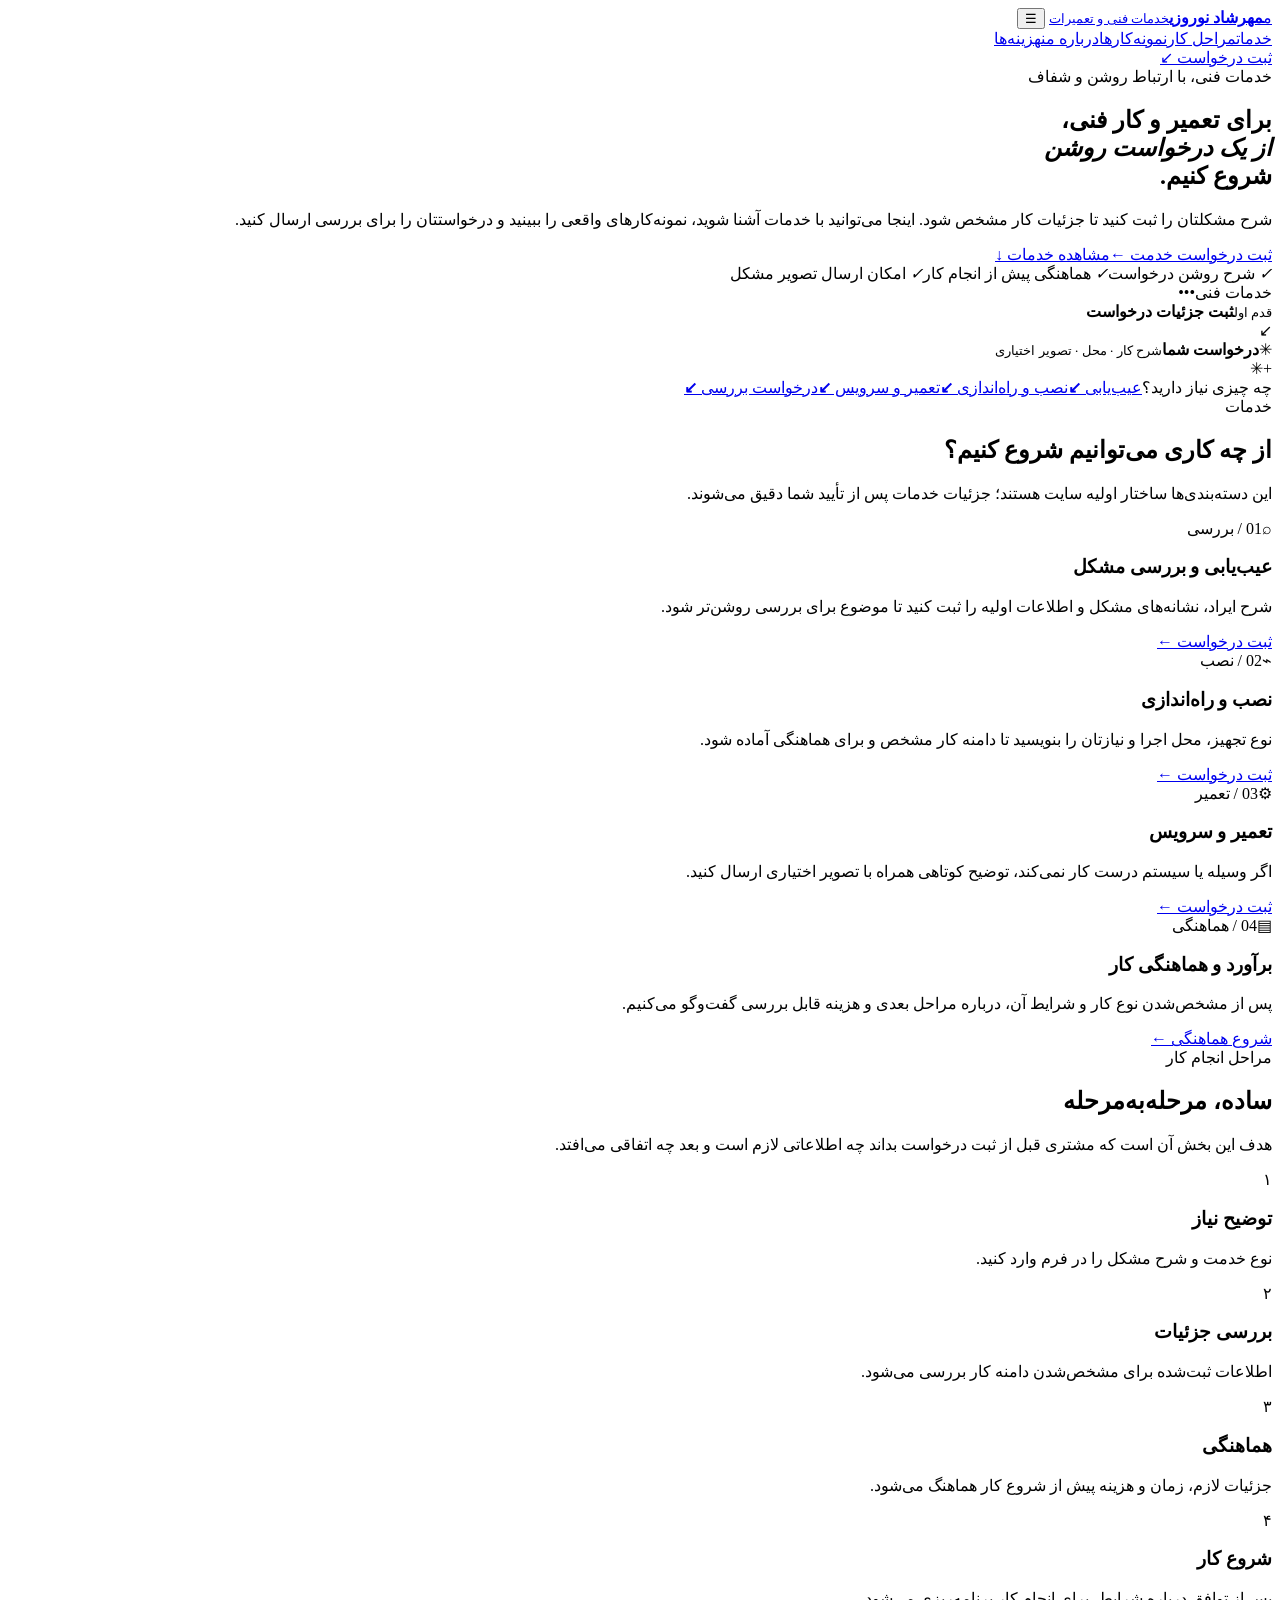
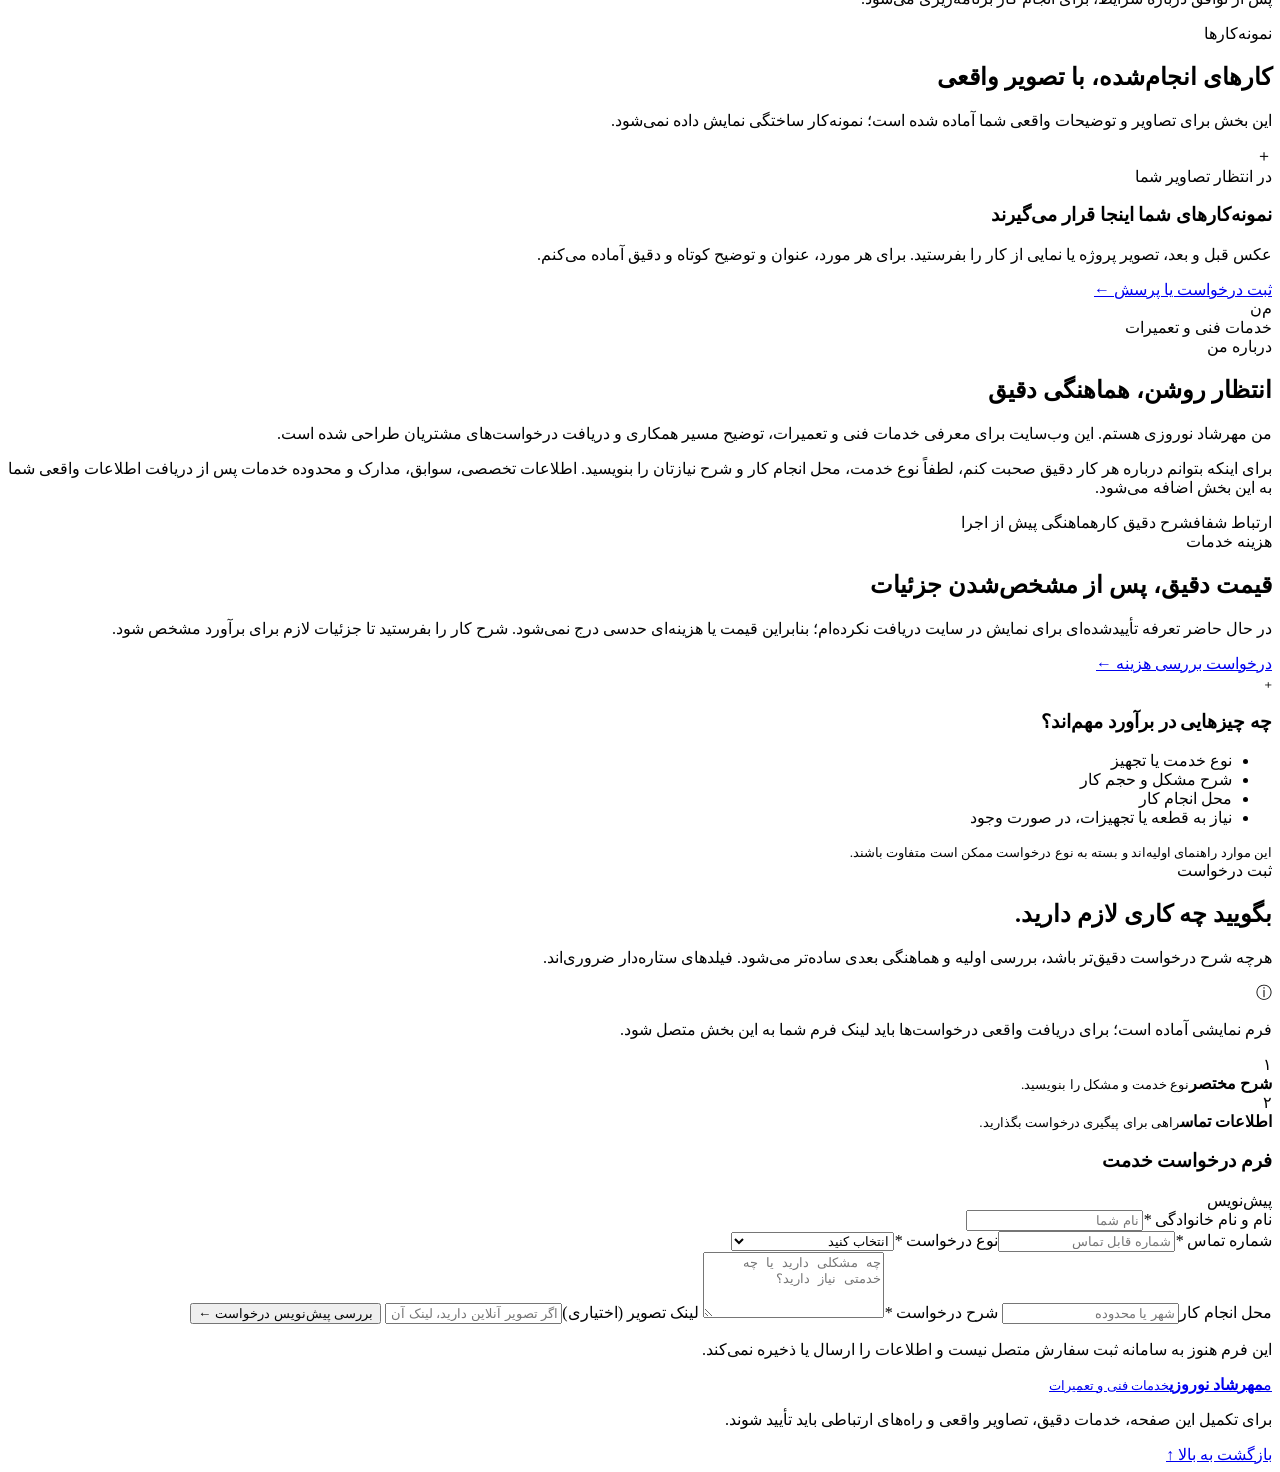
==== technical-services/index.html @ 67ef1514 "Add technical services landing page" ====
<!doctype html>
<html lang="fa" dir="rtl">
<head>
<meta charset="utf-8">
<meta name="viewport" content="width=device-width, initial-scale=1">
<meta name="theme-color" content="#102c27">
<meta name="description" content="معرفی خدمات فنی و تعمیرات مهرشاد نوروزی؛ مشاهده خدمات و ثبت درخواست بررسی و انجام کار.">
<title>خدمات فنی و تعمیرات | مهرشاد نوروزی</title>
<link rel="preconnect" href="https://fonts.googleapis.com">
<link rel="preconnect" href="https://fonts.gstatic.com" crossorigin>
<link href="https://fonts.googleapis.com/css2?family=Vazirmatn:wght@400;500;600;700;800;900&display=swap" rel="stylesheet">
<link rel="stylesheet" href="style.css">
</head>
<body>
<header class="header">
  <div class="container nav">
    <a class="brand" href="#home" aria-label="صفحه اصلی"><span class="brand-mark">م</span><span><b>مهرشاد نوروزی</b><small>خدمات فنی و تعمیرات</small></span></a>
    <button class="menu-toggle" id="menuToggle" aria-label="باز کردن منو" aria-expanded="false">☰</button>
    <nav id="mainNav" aria-label="ناوبری اصلی">
      <a href="#services">خدمات</a><a href="#process">مراحل کار</a><a href="#work">نمونه‌کارها</a><a href="#about">درباره من</a><a href="#pricing">هزینه‌ها</a>
    </nav>
    <a class="nav-cta" href="#order">ثبت درخواست <span>↙</span></a>
  </div>
</header>
<main id="home">
  <section class="hero">
    <div class="container hero-grid">
      <div class="hero-copy">
        <div class="eyebrow"><span></span> خدمات فنی، با ارتباط روشن و شفاف</div>
        <h1>برای تعمیر و کار فنی،<br><em>از یک درخواست روشن</em><br>شروع کنیم.</h1>
        <p class="hero-lead">شرح مشکلتان را ثبت کنید تا جزئیات کار مشخص شود. اینجا می‌توانید با خدمات آشنا شوید، نمونه‌کارهای واقعی را ببینید و درخواستتان را برای بررسی ارسال کنید.</p>
        <div class="hero-actions"><a class="button button-primary" href="#order">ثبت درخواست خدمت <span>←</span></a><a class="text-link" href="#services">مشاهده خدمات <span>↓</span></a></div>
        <div class="trust-notes"><span><i>✓</i> شرح روشن درخواست</span><span><i>✓</i> هماهنگی پیش از انجام کار</span><span><i>✓</i> امکان ارسال تصویر مشکل</span></div>
      </div>
      <div class="hero-art" aria-label="تصویر نمایشی ابزارهای فنی">
        <div class="art-glow"></div><div class="art-card">
          <div class="art-top"><span class="art-label">خدمات فنی</span><span class="art-dots">•••</span></div>
          <div class="tool-illustration"><div class="tool-ring"></div><div class="tool-handle"></div><div class="tool-head"></div><div class="tool-screw s1"></div><div class="tool-screw s2"></div></div>
          <div class="art-bottom"><div><small>قدم اول</small><b>ثبت جزئیات درخواست</b></div><span class="arrow-circle">↙</span></div>
        </div>
        <div class="floating-note"><span class="note-icon">✳</span><span><b>درخواست شما</b><small>شرح کار · محل · تصویر اختیاری</small></span></div>
        <span class="decor decor-one">+</span><span class="decor decor-two">✳</span>
      </div>
    </div>
  </section>
  <section class="quick-strip"><div class="container strip-inner"><span>چه چیزی نیاز دارید؟</span><a href="#services">عیب‌یابی <b>↙</b></a><a href="#services">نصب و راه‌اندازی <b>↙</b></a><a href="#services">تعمیر و سرویس <b>↙</b></a><a href="#order">درخواست بررسی <b>↙</b></a></div></section>
  <section class="section" id="services"><div class="container">
    <div class="section-head"><div><span class="section-kicker">خدمات</span><h2>از چه کاری می‌توانیم شروع کنیم؟</h2></div><p>این دسته‌بندی‌ها ساختار اولیه سایت هستند؛ جزئیات خدمات پس از تأیید شما دقیق می‌شوند.</p></div>
    <div class="service-grid">
      <article class="service-card"><span class="service-icon">⌕</span><span class="card-number">01 / بررسی</span><h3>عیب‌یابی و بررسی مشکل</h3><p>شرح ایراد، نشانه‌های مشکل و اطلاعات اولیه را ثبت کنید تا موضوع برای بررسی روشن‌تر شود.</p><a href="#order">ثبت درخواست <span>←</span></a></article>
      <article class="service-card featured"><span class="service-icon">⌁</span><span class="card-number">02 / نصب</span><h3>نصب و راه‌اندازی</h3><p>نوع تجهیز، محل اجرا و نیازتان را بنویسید تا دامنه کار مشخص و برای هماهنگی آماده شود.</p><a href="#order">ثبت درخواست <span>←</span></a></article>
      <article class="service-card"><span class="service-icon">⚙</span><span class="card-number">03 / تعمیر</span><h3>تعمیر و سرویس</h3><p>اگر وسیله یا سیستم درست کار نمی‌کند، توضیح کوتاهی همراه با تصویر اختیاری ارسال کنید.</p><a href="#order">ثبت درخواست <span>←</span></a></article>
      <article class="service-card"><span class="service-icon">▤</span><span class="card-number">04 / هماهنگی</span><h3>برآورد و هماهنگی کار</h3><p>پس از مشخص‌شدن نوع کار و شرایط آن، درباره مراحل بعدی و هزینه قابل بررسی گفت‌وگو می‌کنیم.</p><a href="#order">شروع هماهنگی <span>←</span></a></article>
    </div>
  </div></section>
  <section class="section process-section" id="process"><div class="container"><div class="section-head"><div><span class="section-kicker">مراحل انجام کار</span><h2>ساده، مرحله‌به‌مرحله</h2></div><p>هدف این بخش آن است که مشتری قبل از ثبت درخواست بداند چه اطلاعاتی لازم است و بعد چه اتفاقی می‌افتد.</p></div>
    <div class="steps"><article><span>۱</span><h3>توضیح نیاز</h3><p>نوع خدمت و شرح مشکل را در فرم وارد کنید.</p></article><article><span>۲</span><h3>بررسی جزئیات</h3><p>اطلاعات ثبت‌شده برای مشخص‌شدن دامنه کار بررسی می‌شود.</p></article><article><span>۳</span><h3>هماهنگی</h3><p>جزئیات لازم، زمان و هزینه پیش از شروع کار هماهنگ می‌شود.</p></article><article><span>۴</span><h3>شروع کار</h3><p>پس از توافق درباره شرایط، برای انجام کار برنامه‌ریزی می‌شود.</p></article></div>
  </div></section>
  <section class="section" id="work"><div class="container"><div class="section-head"><div><span class="section-kicker">نمونه‌کارها</span><h2>کارهای انجام‌شده، با تصویر واقعی</h2></div><p>این بخش برای تصاویر و توضیحات واقعی شما آماده شده است؛ نمونه‌کار ساختگی نمایش داده نمی‌شود.</p></div>
    <div class="portfolio-empty"><div class="empty-visual"><span>＋</span><div class="image-outline"></div></div><div><span class="pill">در انتظار تصاویر شما</span><h3>نمونه‌کارهای شما اینجا قرار می‌گیرند</h3><p>عکس قبل و بعد، تصویر پروژه یا نمایی از کار را بفرستید. برای هر مورد، عنوان و توضیح کوتاه و دقیق آماده می‌کنم.</p><a class="button button-outline" href="#order">ثبت درخواست یا پرسش <span>←</span></a></div></div>
  </div></section>
  <section class="section about-section" id="about"><div class="container about-grid"><div class="about-symbol"><div class="monogram">م‌ن</div><span class="symbol-caption">خدمات فنی و تعمیرات</span></div><div><span class="section-kicker">درباره من</span><h2>انتظار روشن، هماهنگی دقیق</h2><p>من مهرشاد نوروزی هستم. این وب‌سایت برای معرفی خدمات فنی و تعمیرات، توضیح مسیر همکاری و دریافت درخواست‌های مشتریان طراحی شده است.</p><p>برای اینکه بتوانم درباره هر کار دقیق صحبت کنم، لطفاً نوع خدمت، محل انجام کار و شرح نیازتان را بنویسید. اطلاعات تخصصی، سوابق، مدارک و محدوده خدمات پس از دریافت اطلاعات واقعی شما به این بخش اضافه می‌شود.</p><div class="about-tags"><span>ارتباط شفاف</span><span>شرح دقیق کار</span><span>هماهنگی پیش از اجرا</span></div></div></div></section>
  <section class="section pricing-section" id="pricing"><div class="container pricing-grid"><div><span class="section-kicker">هزینه خدمات</span><h2>قیمت دقیق، پس از مشخص‌شدن جزئیات</h2><p>در حال حاضر تعرفه تأییدشده‌ای برای نمایش در سایت دریافت نکرده‌ام؛ بنابراین قیمت یا هزینه‌ای حدسی درج نمی‌شود. شرح کار را بفرستید تا جزئیات لازم برای برآورد مشخص شود.</p><a class="button button-primary" href="#order">درخواست بررسی هزینه <span>←</span></a></div><div class="pricing-note"><span class="price-icon">₊</span><h3>چه چیزهایی در برآورد مهم‌اند؟</h3><ul><li>نوع خدمت یا تجهیز</li><li>شرح مشکل و حجم کار</li><li>محل انجام کار</li><li>نیاز به قطعه یا تجهیزات، در صورت وجود</li></ul><small>این موارد راهنمای اولیه‌اند و بسته به نوع درخواست ممکن است متفاوت باشند.</small></div></div></section>
  <section class="section order-section" id="order"><div class="container order-grid"><div class="order-intro"><span class="section-kicker">ثبت درخواست</span><h2>بگویید چه کاری لازم دارید.</h2><p>هرچه شرح درخواست دقیق‌تر باشد، بررسی اولیه و هماهنگی بعدی ساده‌تر می‌شود. فیلدهای ستاره‌دار ضروری‌اند.</p><div class="form-hint"><span>ⓘ</span><p>فرم نمایشی آماده است؛ برای دریافت واقعی درخواست‌ها باید لینک فرم شما به این بخش متصل شود.</p></div><div class="order-mini"><span>۱</span><div><b>شرح مختصر</b><small>نوع خدمت و مشکل را بنویسید.</small></div></div><div class="order-mini"><span>۲</span><div><b>اطلاعات تماس</b><small>راهی برای پیگیری درخواست بگذارید.</small></div></div></div>
    <form class="request-form" id="requestForm">
      <div class="form-title"><h3>فرم درخواست خدمت</h3><span>پیش‌نویس</span></div>
      <label>نام و نام خانوادگی <em>*</em><input name="name" autocomplete="name" required placeholder="نام شما"></label>
      <div class="form-row"><label>شماره تماس <em>*</em><input name="phone" inputmode="tel" autocomplete="tel" required placeholder="شماره قابل تماس"></label><label>نوع درخواست <em>*</em><select name="service" required><option value="">انتخاب کنید</option><option>عیب‌یابی و بررسی مشکل</option><option>نصب و راه‌اندازی</option><option>تعمیر و سرویس</option><option>برآورد هزینه</option><option>سایر موارد</option></select></label></div>
      <label>محل انجام کار<input name="location" placeholder="شهر یا محدوده"></label>
      <label>شرح درخواست <em>*</em><textarea name="details" rows="4" required placeholder="چه مشکلی دارید یا چه خدمتی نیاز دارید؟"></textarea></label>
      <label>لینک تصویر (اختیاری)<input name="image" type="url" placeholder="اگر تصویر آنلاین دارید، لینک آن را وارد کنید"></label>
      <button class="button button-primary submit-button" type="submit">بررسی پیش‌نویس درخواست <span>←</span></button>
      <p class="form-disclaimer" id="formStatus" role="status">این فرم هنوز به سامانه ثبت سفارش متصل نیست و اطلاعات را ارسال یا ذخیره نمی‌کند.</p>
    </form>
  </div></section>
</main>
<footer><div class="container footer-inner"><a class="brand" href="#home"><span class="brand-mark">م</span><span><b>مهرشاد نوروزی</b><small>خدمات فنی و تعمیرات</small></span></a><p>برای تکمیل این صفحه، خدمات دقیق، تصاویر واقعی و راه‌های ارتباطی باید تأیید شوند.</p><a href="#home">بازگشت به بالا ↑</a></div></footer>
<script src="script.js"></script>
</body></html>
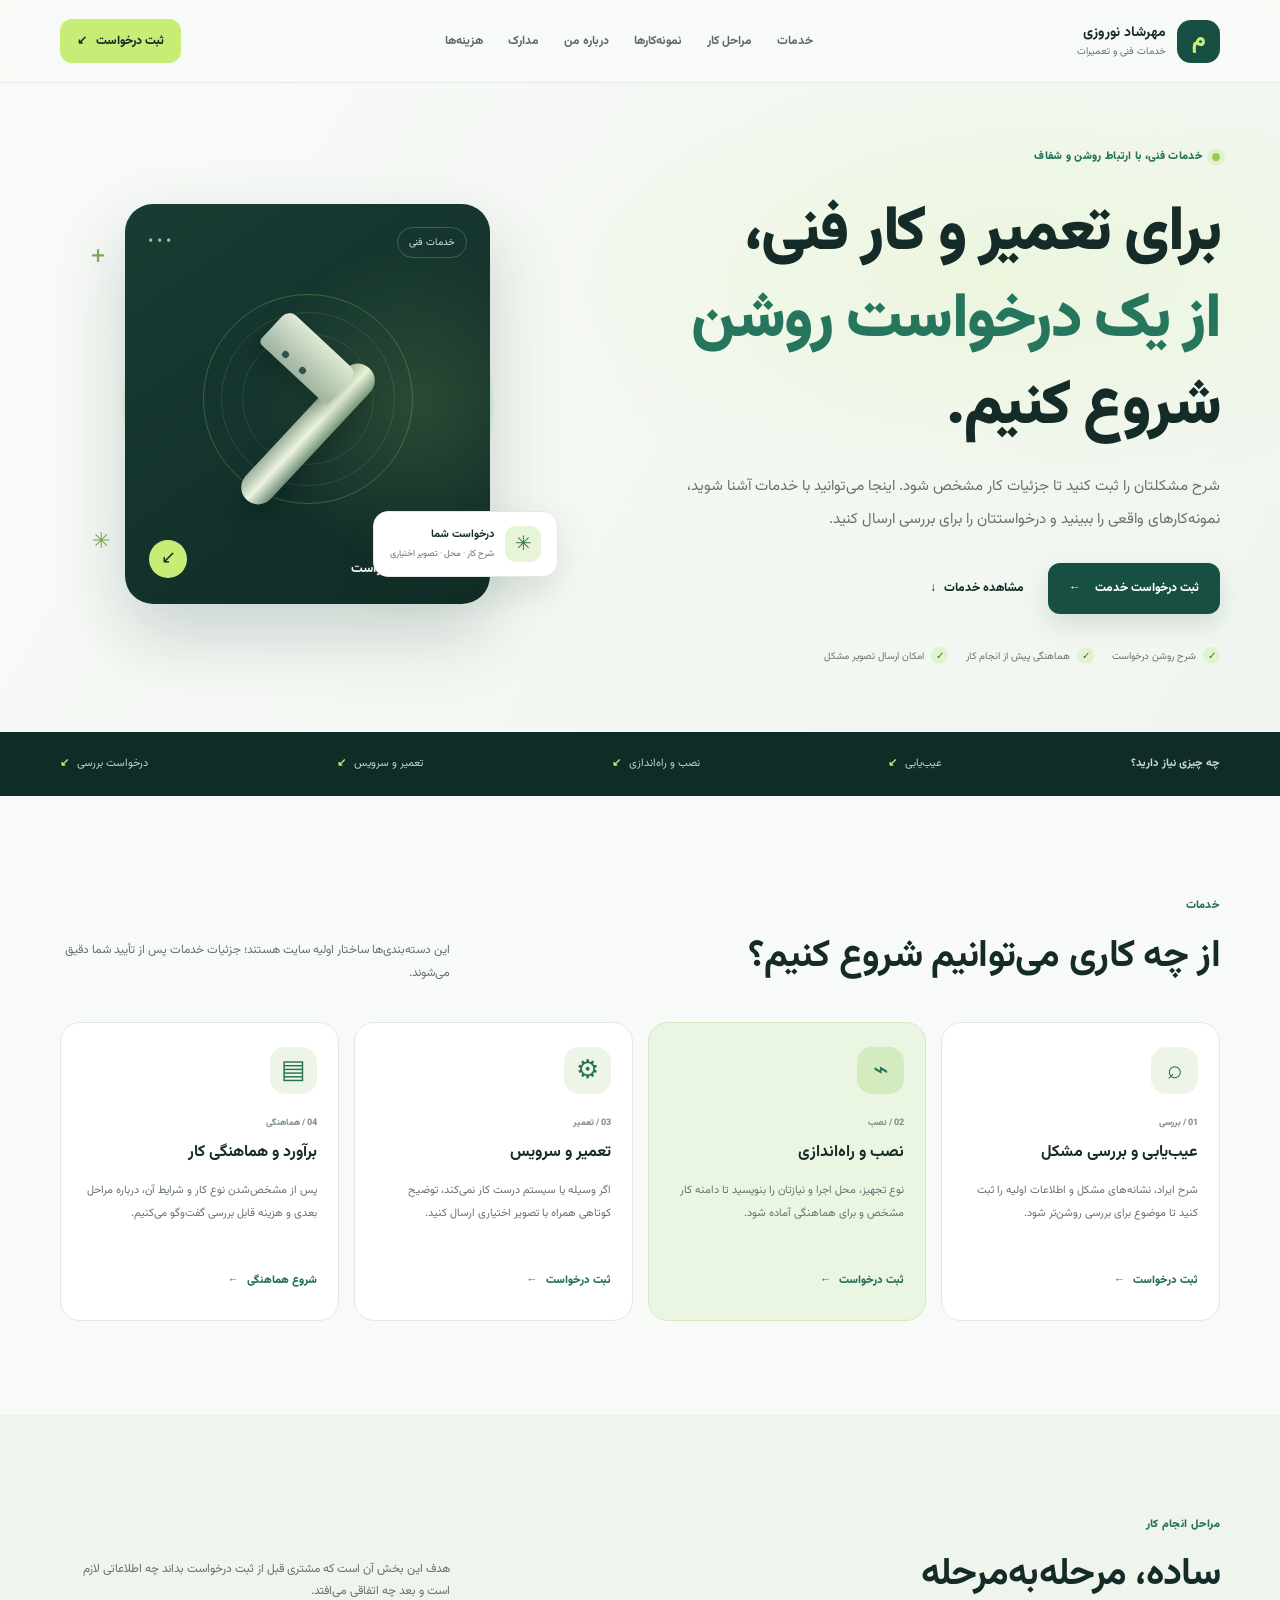
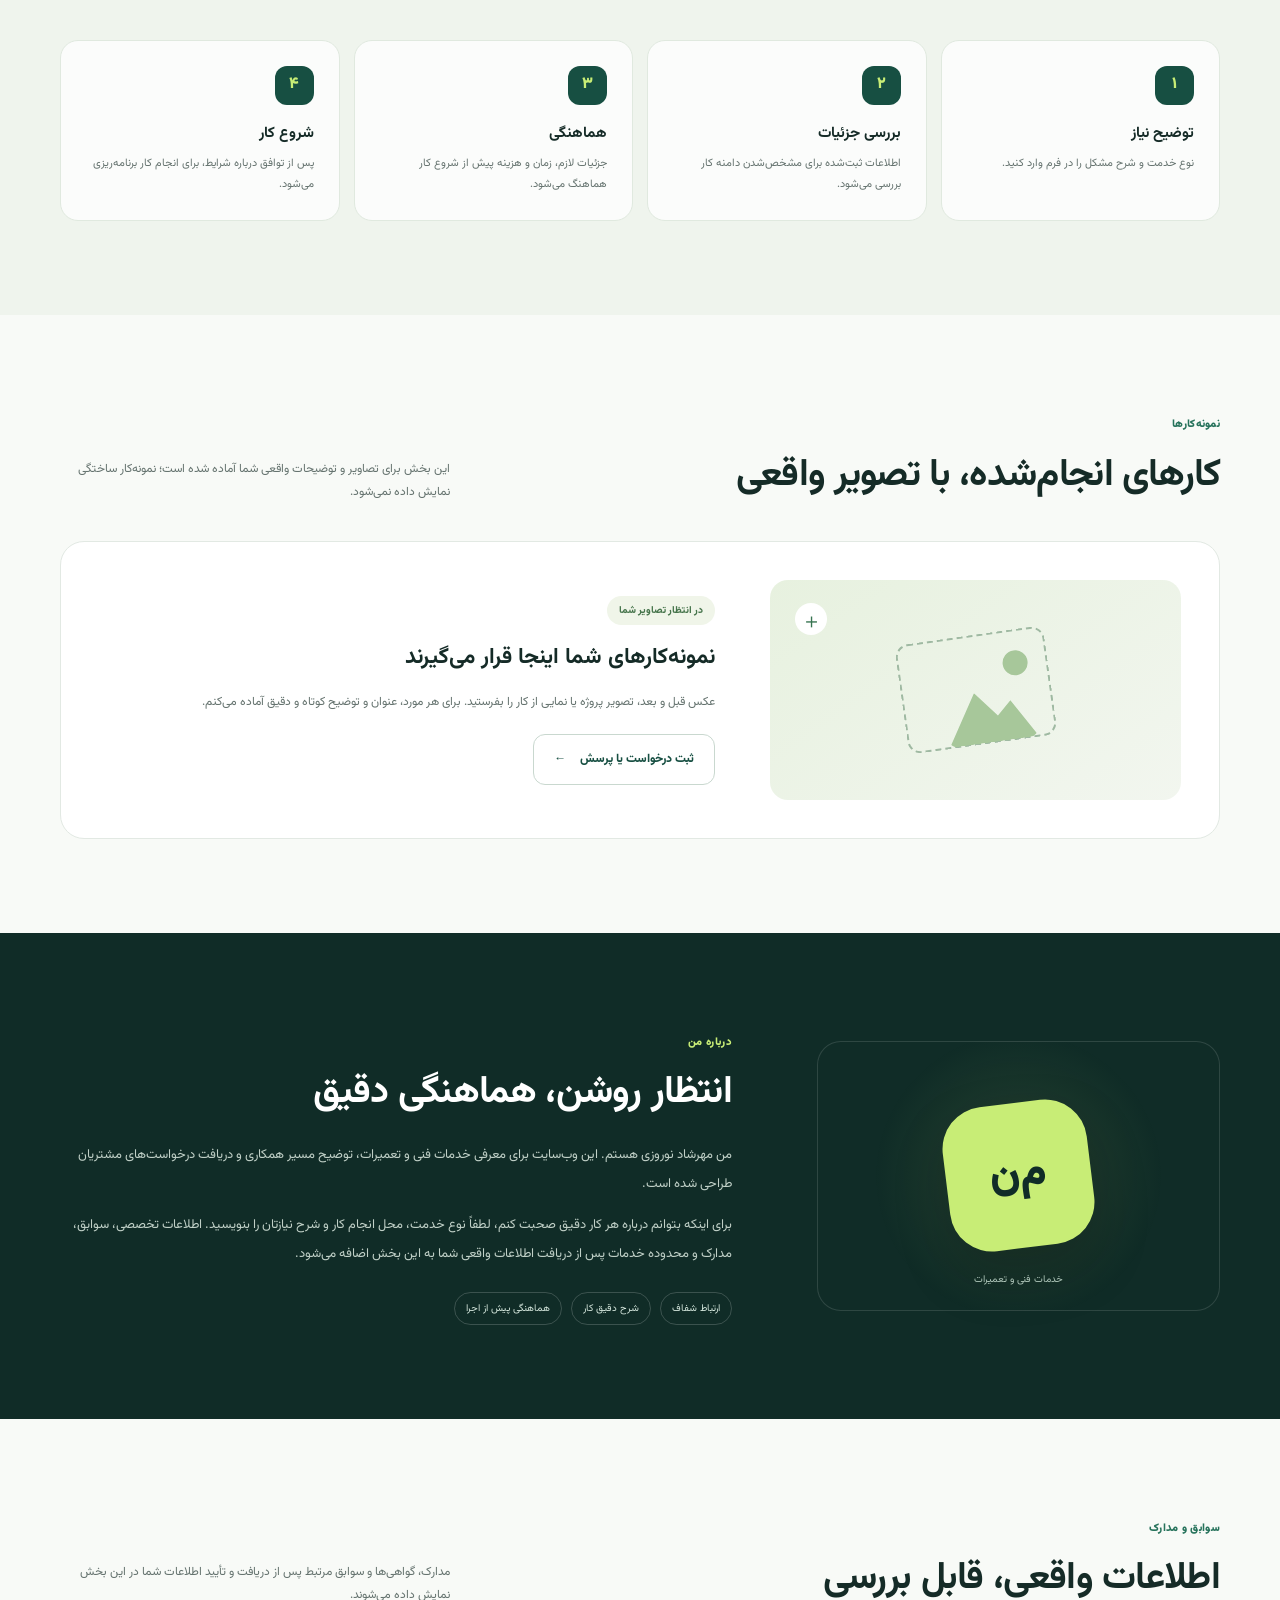
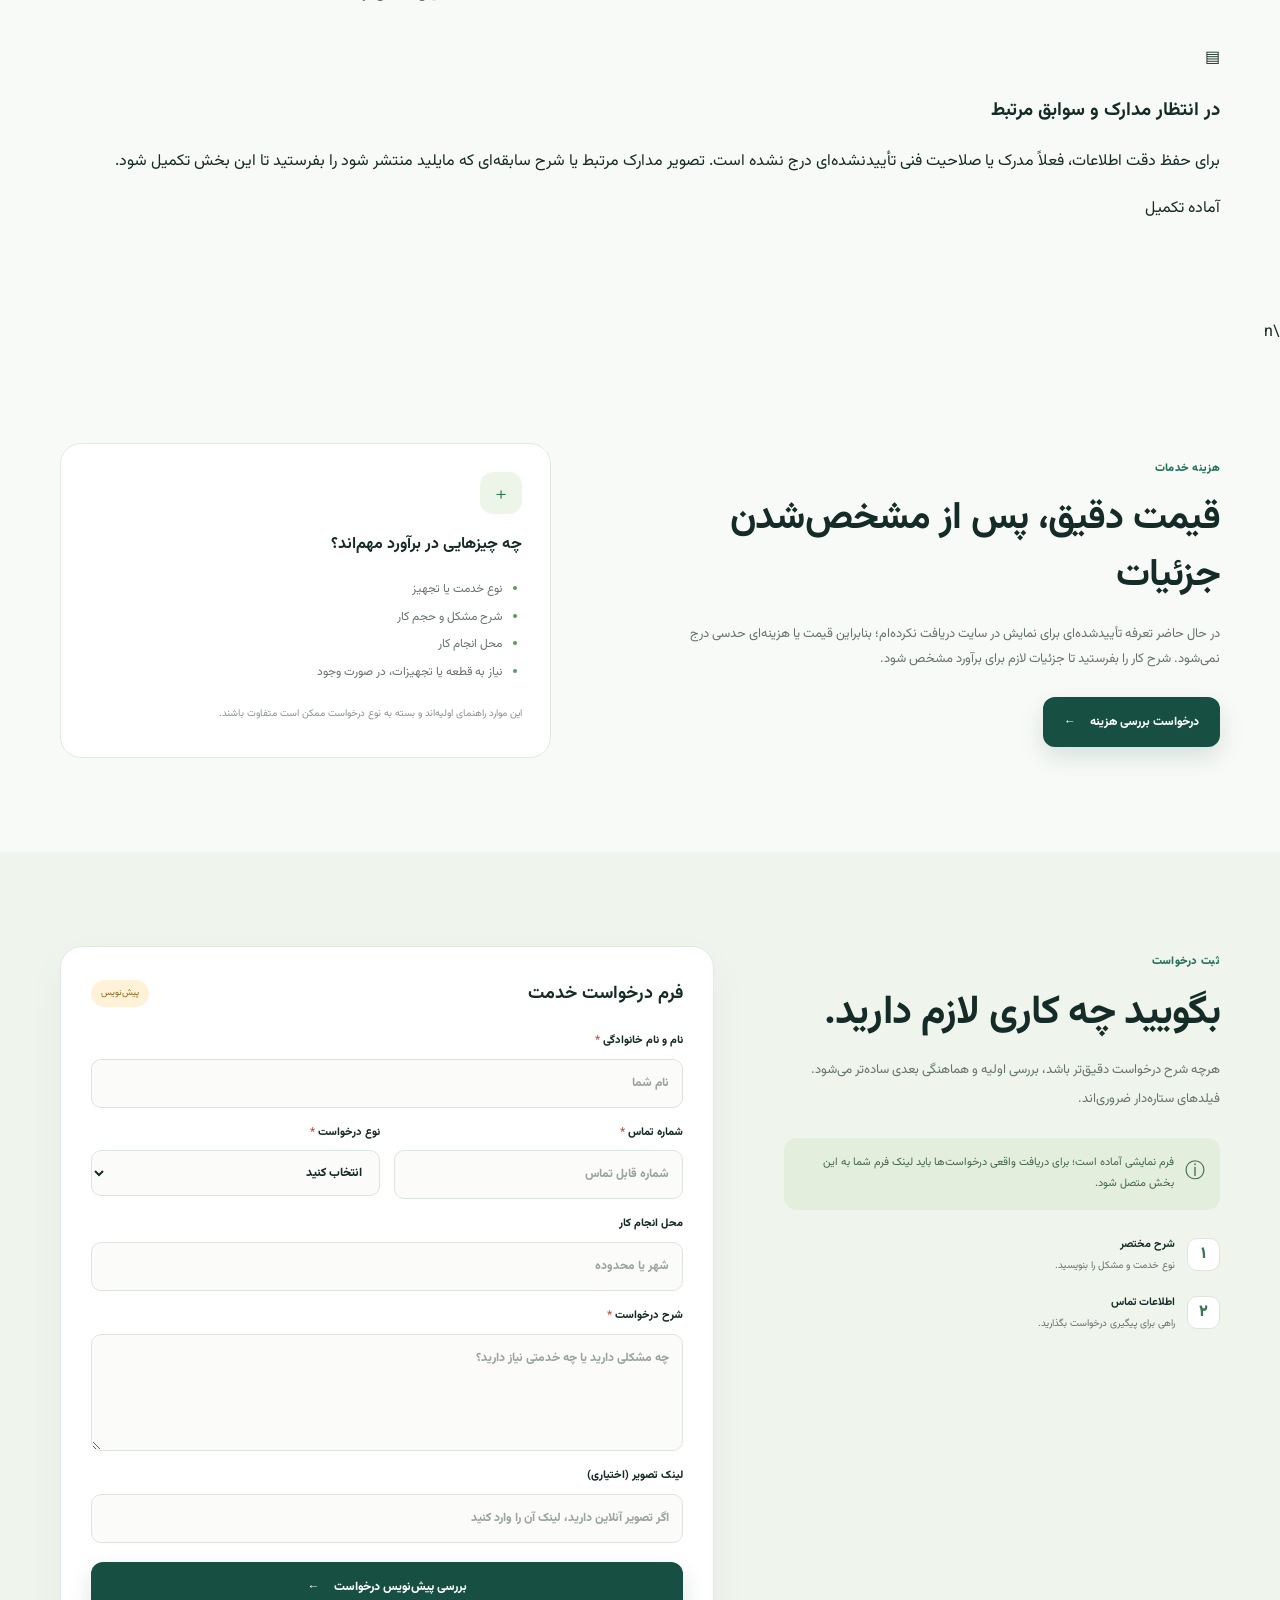
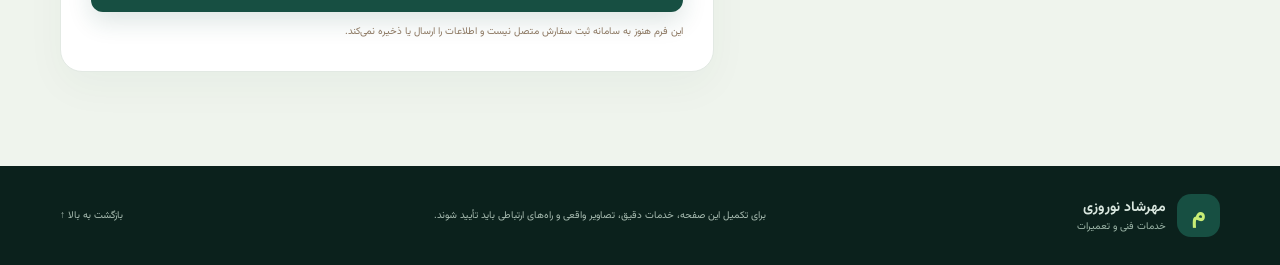
==== commit 6b6d31c7: "Add credentials section to technical services page" ====
--- a/technical-services/index.html
+++ b/technical-services/index.html
@@ -17,7 +17,7 @@
     <a class="brand" href="#home" aria-label="صفحه اصلی"><span class="brand-mark">م</span><span><b>مهرشاد نوروزی</b><small>خدمات فنی و تعمیرات</small></span></a>
     <button class="menu-toggle" id="menuToggle" aria-label="باز کردن منو" aria-expanded="false">☰</button>
     <nav id="mainNav" aria-label="ناوبری اصلی">
-      <a href="#services">خدمات</a><a href="#process">مراحل کار</a><a href="#work">نمونه‌کارها</a><a href="#about">درباره من</a><a href="#pricing">هزینه‌ها</a>
+      <a href="#services">خدمات</a><a href="#process">مراحل کار</a><a href="#work">نمونه‌کارها</a><a href="#about">درباره من</a><a href="#credentials">مدارک</a><a href="#pricing">هزینه‌ها</a>
     </nav>
     <a class="nav-cta" href="#order">ثبت درخواست <span>↙</span></a>
   </div>
@@ -60,7 +60,7 @@
     <div class="portfolio-empty"><div class="empty-visual"><span>＋</span><div class="image-outline"></div></div><div><span class="pill">در انتظار تصاویر شما</span><h3>نمونه‌کارهای شما اینجا قرار می‌گیرند</h3><p>عکس قبل و بعد، تصویر پروژه یا نمایی از کار را بفرستید. برای هر مورد، عنوان و توضیح کوتاه و دقیق آماده می‌کنم.</p><a class="button button-outline" href="#order">ثبت درخواست یا پرسش <span>←</span></a></div></div>
   </div></section>
   <section class="section about-section" id="about"><div class="container about-grid"><div class="about-symbol"><div class="monogram">م‌ن</div><span class="symbol-caption">خدمات فنی و تعمیرات</span></div><div><span class="section-kicker">درباره من</span><h2>انتظار روشن، هماهنگی دقیق</h2><p>من مهرشاد نوروزی هستم. این وب‌سایت برای معرفی خدمات فنی و تعمیرات، توضیح مسیر همکاری و دریافت درخواست‌های مشتریان طراحی شده است.</p><p>برای اینکه بتوانم درباره هر کار دقیق صحبت کنم، لطفاً نوع خدمت، محل انجام کار و شرح نیازتان را بنویسید. اطلاعات تخصصی، سوابق، مدارک و محدوده خدمات پس از دریافت اطلاعات واقعی شما به این بخش اضافه می‌شود.</p><div class="about-tags"><span>ارتباط شفاف</span><span>شرح دقیق کار</span><span>هماهنگی پیش از اجرا</span></div></div></div></section>
-  <section class="section pricing-section" id="pricing"><div class="container pricing-grid"><div><span class="section-kicker">هزینه خدمات</span><h2>قیمت دقیق، پس از مشخص‌شدن جزئیات</h2><p>در حال حاضر تعرفه تأییدشده‌ای برای نمایش در سایت دریافت نکرده‌ام؛ بنابراین قیمت یا هزینه‌ای حدسی درج نمی‌شود. شرح کار را بفرستید تا جزئیات لازم برای برآورد مشخص شود.</p><a class="button button-primary" href="#order">درخواست بررسی هزینه <span>←</span></a></div><div class="pricing-note"><span class="price-icon">₊</span><h3>چه چیزهایی در برآورد مهم‌اند؟</h3><ul><li>نوع خدمت یا تجهیز</li><li>شرح مشکل و حجم کار</li><li>محل انجام کار</li><li>نیاز به قطعه یا تجهیزات، در صورت وجود</li></ul><small>این موارد راهنمای اولیه‌اند و بسته به نوع درخواست ممکن است متفاوت باشند.</small></div></div></section>
+  <section class="section credentials-section" id="credentials"><div class="container"><div class="section-head"><div><span class="section-kicker">سوابق و مدارک</span><h2>اطلاعات واقعی، قابل بررسی</h2></div><p>مدارک، گواهی‌ها و سوابق مرتبط پس از دریافت و تأیید اطلاعات شما در این بخش نمایش داده می‌شوند.</p></div><div class="credentials-card"><span class="credential-icon">▤</span><div><h3>در انتظار مدارک و سوابق مرتبط</h3><p>برای حفظ دقت اطلاعات، فعلاً مدرک یا صلاحیت فنی تأییدنشده‌ای درج نشده است. تصویر مدارک مرتبط یا شرح سابقه‌ای که مایلید منتشر شود را بفرستید تا این بخش تکمیل شود.</p></div><span class="credential-status">آماده تکمیل</span></div></div></section>\n  <section class="section pricing-section" id="pricing"><div class="container pricing-grid"><div><span class="section-kicker">هزینه خدمات</span><h2>قیمت دقیق، پس از مشخص‌شدن جزئیات</h2><p>در حال حاضر تعرفه تأییدشده‌ای برای نمایش در سایت دریافت نکرده‌ام؛ بنابراین قیمت یا هزینه‌ای حدسی درج نمی‌شود. شرح کار را بفرستید تا جزئیات لازم برای برآورد مشخص شود.</p><a class="button button-primary" href="#order">درخواست بررسی هزینه <span>←</span></a></div><div class="pricing-note"><span class="price-icon">₊</span><h3>چه چیزهایی در برآورد مهم‌اند؟</h3><ul><li>نوع خدمت یا تجهیز</li><li>شرح مشکل و حجم کار</li><li>محل انجام کار</li><li>نیاز به قطعه یا تجهیزات، در صورت وجود</li></ul><small>این موارد راهنمای اولیه‌اند و بسته به نوع درخواست ممکن است متفاوت باشند.</small></div></div></section>
   <section class="section order-section" id="order"><div class="container order-grid"><div class="order-intro"><span class="section-kicker">ثبت درخواست</span><h2>بگویید چه کاری لازم دارید.</h2><p>هرچه شرح درخواست دقیق‌تر باشد، بررسی اولیه و هماهنگی بعدی ساده‌تر می‌شود. فیلدهای ستاره‌دار ضروری‌اند.</p><div class="form-hint"><span>ⓘ</span><p>فرم نمایشی آماده است؛ برای دریافت واقعی درخواست‌ها باید لینک فرم شما به این بخش متصل شود.</p></div><div class="order-mini"><span>۱</span><div><b>شرح مختصر</b><small>نوع خدمت و مشکل را بنویسید.</small></div></div><div class="order-mini"><span>۲</span><div><b>اطلاعات تماس</b><small>راهی برای پیگیری درخواست بگذارید.</small></div></div></div>
     <form class="request-form" id="requestForm">
       <div class="form-title"><h3>فرم درخواست خدمت</h3><span>پیش‌نویس</span></div>
--- a/technical-services/style.css
+++ b/technical-services/style.css
@@ -0,0 +1 @@
+:root{--ink:#152b27;--muted:#65736f;--green:#174f42;--mint:#d9f2e8;--lime:#c8ed76;--paper:#f8faf7;--white:#fff;--line:#e2e9e3;--dark:#102c27;--radius:22px}*{box-sizing:border-box}html{scroll-behavior:smooth;scroll-padding-top:100px}body{margin:0;background:var(--paper);color:var(--ink);font-family:'Vazirmatn',Tahoma,sans-serif;line-height:1.9}a{color:inherit;text-decoration:none}button,input,textarea,select{font:inherit}.container{width:min(1160px,calc(100% - 44px));margin:auto}.header{position:sticky;top:0;z-index:20;background:rgba(248,250,247,.9);backdrop-filter:blur(16px);border-bottom:1px solid rgba(21,43,39,.08)}.nav{height:82px;display:flex;align-items:center;justify-content:space-between;gap:24px}.brand{display:flex;align-items:center;gap:11px;flex-shrink:0}.brand-mark{display:grid;place-items:center;width:43px;height:43px;border-radius:14px;background:var(--green);color:var(--lime);font-weight:900;font-size:22px}.brand b,.brand small{display:block;line-height:1.5}.brand b{font-size:14px}.brand small{font-size:10px;color:var(--muted)}nav{display:flex;align-items:center;gap:25px;font-size:12px;font-weight:700;color:#596a64}nav a:hover,.text-link:hover{color:#16775d}.nav-cta{padding:11px 17px;background:var(--lime);border-radius:12px;font-weight:800;font-size:12px;white-space:nowrap}.nav-cta span{padding-right:6px}.menu-toggle{display:none;border:0;background:none;color:var(--ink);font-size:25px}.hero{background:radial-gradient(ellipse at 78% 30%,rgba(200,237,118,.17),transparent 35%),linear-gradient(120deg,#f8faf7,#f0f6ef);overflow:hidden}.hero-grid{min-height:590px;display:grid;grid-template-columns:1.1fr .9fr;align-items:center;gap:60px;padding-top:60px;padding-bottom:66px}.eyebrow,.section-kicker{display:inline-flex;align-items:center;gap:9px;color:#27735c;font-size:11px;font-weight:900;letter-spacing:.3px}.eyebrow>span{width:8px;height:8px;border-radius:50%;background:#9acb49;box-shadow:0 0 0 5px rgba(154,203,73,.15)}h1{font-size:clamp(38px,5vw,62px);line-height:1.4;letter-spacing:-1.5px;margin:18px 0;font-weight:900}h1 em{font-style:normal;color:#25765c}.hero-lead{font-size:15px;line-height:2.2;color:var(--muted);max-width:610px}.hero-actions{display:flex;align-items:center;gap:24px;margin:27px 0}.button{display:inline-flex;align-items:center;justify-content:center;gap:14px;padding:13px 20px;border:1px solid transparent;border-radius:12px;font-size:12px;font-weight:800;cursor:pointer;transition:transform .2s,box-shadow .2s}.button:hover{transform:translateY(-2px)}.button-primary{background:var(--green);color:white;box-shadow:0 10px 25px rgba(23,79,66,.14)}.button-primary:hover{box-shadow:0 13px 28px rgba(23,79,66,.22)}.button-outline{border-color:#c9d8cf;color:var(--green)}.text-link{font-size:12px;font-weight:800}.text-link span{padding-right:5px}.trust-notes{display:flex;gap:18px;flex-wrap:wrap;color:#66766f;font-size:10px;margin-top:33px}.trust-notes i{font-style:normal;display:inline-grid;place-items:center;width:17px;height:17px;background:#e1f2d0;color:#326d48;border-radius:50%;margin-left:4px}.hero-art{position:relative;min-height:430px;display:grid;place-items:center}.art-glow{position:absolute;width:370px;height:370px;border-radius:50%;background:linear-gradient(145deg,#e0f4c6,#d8eee5);filter:blur(1px)}.art-card{position:relative;z-index:1;width:min(365px,90%);height:400px;border-radius:28px;background:linear-gradient(145deg,#183c33,#102b26);padding:23px;color:#fff;box-shadow:0 30px 70px rgba(20,59,48,.2);overflow:hidden}.art-card:after{content:'';position:absolute;inset:0;background:radial-gradient(circle at 80% 50%,rgba(200,237,118,.13),transparent 45%);pointer-events:none}.art-top,.art-bottom{display:flex;align-items:center;justify-content:space-between;position:relative;z-index:2}.art-label{font-size:10px;border:1px solid rgba(255,255,255,.2);padding:5px 11px;border-radius:30px;color:#d6e9de}.art-dots{letter-spacing:4px;color:#a5c0b4}.tool-illustration{position:absolute;left:0;right:0;top:64px;bottom:75px}.tool-ring{position:absolute;width:210px;height:210px;border:1px solid rgba(200,237,118,.24);border-radius:50%;top:50%;left:50%;transform:translate(-50%,-50%)}.tool-ring:before,.tool-ring:after{content:'';position:absolute;border:1px solid rgba(255,255,255,.1);border-radius:50%;inset:17px}.tool-ring:after{inset:38px}.tool-handle{position:absolute;width:34px;height:180px;border-radius:20px;background:linear-gradient(90deg,#9baf9e,#edf4df,#718e7a);top:76px;left:calc(50% - 17px);transform:rotate(43deg);box-shadow:10px 12px 20px rgba(0,0,0,.2)}.tool-head{position:absolute;width:94px;height:45px;border-radius:10px 10px 5px 5px;background:linear-gradient(180deg,#e1e9d7,#9db2a1);top:67px;left:calc(50% - 47px);transform:rotate(43deg);box-shadow:0 10px 20px rgba(0,0,0,.18)}.tool-screw{position:absolute;width:7px;height:7px;border-radius:50%;background:#315348;z-index:2}.s1{top:83px;left:calc(50% - 26px);transform:rotate(43deg)}.s2{top:99px;left:calc(50% - 9px);transform:rotate(43deg)}.art-bottom{position:absolute;bottom:23px;right:24px;left:24px}.art-bottom small,.art-bottom b{display:block}.art-bottom small{font-size:10px;color:#a5c0b4}.art-bottom b{font-size:13px}.arrow-circle{display:grid;place-items:center;width:38px;height:38px;border-radius:50%;background:var(--lime);color:var(--dark);font-size:18px}.floating-note{position:absolute;z-index:3;bottom:42px;right:-3px;display:flex;align-items:center;gap:11px;padding:13px 16px;background:white;border:1px solid var(--line);border-radius:15px;box-shadow:0 14px 35px rgba(24,58,45,.12)}.note-icon{display:grid;place-items:center;width:36px;height:36px;border-radius:11px;background:#e7f4d8;color:#3e7849;font-size:20px}.floating-note b,.floating-note small{display:block}.floating-note b{font-size:11px}.floating-note small{font-size:9px;color:var(--muted)}.decor{position:absolute;color:#7fac54}.decor-one{font-size:30px;top:38px;left:30px}.decor-two{font-size:22px;bottom:55px;left:32px}.quick-strip{background:var(--dark);color:#fff}.strip-inner{display:flex;align-items:center;justify-content:space-between;gap:20px;padding:22px 0;font-size:11px}.strip-inner>span{color:#c7d6ce;font-weight:800}.strip-inner a{color:#c2d2ca}.strip-inner a b{color:var(--lime);padding-right:5px}.section{padding:94px 0}.section-head{display:flex;align-items:end;justify-content:space-between;gap:40px;margin-bottom:37px}.section-head h2,.about-grid h2,.pricing-grid h2,.order-intro h2{font-size:clamp(27px,3vw,38px);line-height:1.5;margin:7px 0 0;letter-spacing:-.7px}.section-head>p{max-width:390px;color:var(--muted);font-size:12px;margin:0}.service-grid{display:grid;grid-template-columns:repeat(4,1fr);gap:15px}.service-card{background:white;border:1px solid var(--line);border-radius:20px;padding:24px 21px;min-height:290px;transition:transform .2s,box-shadow .2s}.service-card:hover{transform:translateY(-4px);box-shadow:0 18px 35px rgba(30,62,46,.07)}.service-card.featured{background:#eaf5e2;border-color:#d5e8c6}.service-icon{display:grid;place-items:center;width:47px;height:47px;border-radius:15px;background:#edf5e8;color:#2b7157;font-size:26px}.featured .service-icon{background:#d4ebc0}.card-number{display:block;margin-top:21px;color:#829187;font-size:9px;font-weight:800}.service-card h3{font-size:16px;margin:6px 0 10px}.service-card p{font-size:11px;line-height:2.1;color:var(--muted);min-height:72px}.service-card>a{display:inline-flex;gap:8px;align-items:center;color:#277257;font-size:11px;font-weight:900;margin-top:9px}.process-section{background:#eff4ed}.steps{display:grid;grid-template-columns:repeat(4,1fr);gap:14px}.steps article{position:relative;padding:25px;background:rgba(255,255,255,.78);border:1px solid #e0e9df;border-radius:18px}.steps article>span{display:grid;place-items:center;width:39px;height:39px;background:var(--green);color:var(--lime);border-radius:12px;font-weight:900}.steps h3{font-size:15px;margin:15px 0 5px}.steps p{font-size:11px;color:var(--muted);margin:0}.portfolio-empty{display:grid;grid-template-columns:.8fr 1.2fr;gap:55px;align-items:center;background:white;border:1px solid var(--line);border-radius:24px;padding:38px}.empty-visual{min-height:220px;border-radius:18px;background:linear-gradient(145deg,#e7f1df,#f2f6ef);display:grid;place-items:center;position:relative;overflow:hidden}.image-outline{width:150px;height:110px;border:2px dashed #9fb9a2;border-radius:13px;transform:rotate(-8deg)}.image-outline:before,.image-outline:after{content:'';position:absolute;border-radius:50%;background:#a7c79a;width:25px;height:25px;top:19px;right:18px}.image-outline:after{width:90px;height:60px;border-radius:60% 60% 10px 10px;right:17px;top:47px;clip-path:polygon(0 100%,35% 15%,58% 57%,74% 35%,100% 100%)}.empty-visual>span{position:absolute;z-index:2;top:23px;left:25px;background:white;border-radius:50%;width:32px;height:32px;display:grid;place-items:center;color:#377451;font-size:21px}.pill{display:inline-block;border-radius:40px;padding:5px 12px;background:#f0f5e9;color:#47754c;font-size:10px;font-weight:800}.portfolio-empty h3{font-size:22px;margin:12px 0}.portfolio-empty p{font-size:12px;color:var(--muted);margin:0 0 20px}.about-section{background:var(--dark);color:white}.about-grid{display:grid;grid-template-columns:.75fr 1.25fr;gap:85px;align-items:center}.about-grid h2{margin-bottom:20px}.about-grid p{font-size:13px;color:#c0d0c7;line-height:2.2}.about-symbol{min-height:270px;border:1px solid rgba(255,255,255,.13);border-radius:24px;display:grid;place-items:center;position:relative;background:radial-gradient(circle,rgba(200,237,118,.12),transparent 60%)}.monogram{width:145px;height:145px;border-radius:42px;display:grid;place-items:center;background:var(--lime);color:var(--dark);font-size:43px;font-weight:900;transform:rotate(-7deg);box-shadow:0 25px 55px rgba(0,0,0,.2)}.symbol-caption{position:absolute;bottom:21px;font-size:10px;color:#afc6ba}.about-tags{display:flex;gap:9px;flex-wrap:wrap;margin-top:23px}.about-tags span{border:1px solid rgba(255,255,255,.18);padding:6px 11px;border-radius:30px;color:#d5e7dd;font-size:10px}.about-section .section-kicker{color:var(--lime)}.pricing-grid{display:grid;grid-template-columns:1.1fr .9fr;gap:70px;align-items:center}.pricing-grid>div:first-child>p{font-size:13px;color:var(--muted);max-width:570px;margin:18px 0 25px}.pricing-note{padding:28px;background:white;border:1px solid var(--line);border-radius:21px}.price-icon{display:grid;place-items:center;width:42px;height:42px;border-radius:13px;background:#edf5e8;color:#2e7458;font-size:23px}.pricing-note h3{font-size:16px}.pricing-note ul{padding-right:20px;font-size:12px;color:var(--muted);line-height:2.3}.pricing-note li::marker{color:#5d9a60}.pricing-note small{font-size:10px;color:#89948d}.order-section{background:#eff4ed}.order-grid{display:grid;grid-template-columns:.8fr 1.2fr;gap:70px;align-items:start}.order-intro h2{font-size:40px}.order-intro>p{font-size:13px;color:var(--muted);line-height:2.2}.form-hint{display:flex;gap:11px;padding:15px;background:#e4eedc;border-radius:13px;color:#3f674b;margin:25px 0}.form-hint>span{font-size:20px}.form-hint p{font-size:11px;margin:0}.order-mini{display:flex;gap:12px;align-items:center;margin-top:18px}.order-mini>span{display:grid;place-items:center;width:33px;height:33px;background:white;border:1px solid #dce6db;border-radius:10px;color:#3b7654;font-weight:900}.order-mini b,.order-mini small{display:block}.order-mini b{font-size:11px}.order-mini small{font-size:10px;color:var(--muted)}.request-form{background:white;border:1px solid var(--line);border-radius:22px;padding:30px;box-shadow:0 15px 40px rgba(32,66,45,.04)}.form-title{display:flex;justify-content:space-between;align-items:center;margin-bottom:20px}.form-title h3{font-size:18px;margin:0}.form-title>span{font-size:9px;background:#fff2d8;color:#8b641c;border-radius:30px;padding:5px 10px}.request-form label{display:block;font-size:11px;font-weight:800;margin-bottom:15px}.request-form em{font-style:normal;color:#c45443}.request-form input,.request-form textarea,.request-form select{display:block;width:100%;margin-top:7px;border:1px solid #dce5dd;background:#fbfcfa;border-radius:10px;padding:12px 13px;color:var(--ink);font-size:12px;outline:none;transition:border .2s}.request-form input:focus,.request-form textarea:focus,.request-form select:focus{border-color:#6aa083}.request-form textarea{resize:vertical}.request-form input::placeholder,.request-form textarea::placeholder{color:#9aa59d}.form-row{display:grid;grid-template-columns:1fr 1fr;gap:14px}.submit-button{width:100%;margin-top:4px}.form-disclaimer{font-size:10px;color:#8b7660;line-height:1.9;margin-bottom:0}footer{background:#0b211c;color:#d9e7df;padding:28px 0}.footer-inner{display:flex;align-items:center;justify-content:space-between;gap:25px}.footer-inner .brand small{color:#9fb8aa}.footer-inner p,.footer-inner>a:last-child{font-size:10px;color:#a8bcb1}.footer-inner>a:last-child{white-space:nowrap}.reveal{opacity:0;transform:translateY(15px);transition:opacity .6s,transform .6s}.reveal.visible{opacity:1;transform:none}@media(max-width:950px){nav{gap:13px}.nav-cta{display:none}.hero-grid{gap:20px}.service-grid{grid-template-columns:repeat(2,1fr)}.about-grid,.pricing-grid,.order-grid{gap:38px}}@media(max-width:720px){.container{width:calc(100% - 30px)}.nav{height:72px}.menu-toggle{display:block}nav{display:none;position:absolute;top:72px;right:15px;left:15px;background:white;border:1px solid var(--line);border-radius:15px;padding:15px;box-shadow:0 15px 30px rgba(0,0,0,.08);flex-direction:column;align-items:stretch;gap:0}nav.open{display:flex}nav a{padding:10px}.hero-grid{grid-template-columns:1fr;padding-top:42px;gap:10px}.hero-copy{order:1}.hero-art{order:0;min-height:360px}.art-card{height:330px;width:290px}.art-glow{width:290px;height:290px}.tool-illustration{transform:scale(.8);transform-origin:center}.floating-note{right:0;bottom:15px}.hero-lead{font-size:13px}.trust-notes{gap:10px}.section{padding:67px 0}.section-head{display:block}.section-head>p{margin-top:12px}.steps{grid-template-columns:repeat(2,1fr)}.portfolio-empty,.about-grid,.pricing-grid,.order-grid{grid-template-columns:1fr}.portfolio-empty{padding:20px;gap:25px}.empty-visual{min-height:180px}.about-symbol{min-height:230px}.about-grid{gap:30px}.order-intro h2{font-size:32px}.request-form{padding:21px}.footer-inner{flex-wrap:wrap}.footer-inner p{order:3;flex-basis:100%}}@media(max-width:430px){.service-grid{grid-template-columns:1fr}.service-card{min-height:unset}.service-card p{min-height:unset}.form-row{grid-template-columns:1fr;gap:0}.hero-actions{gap:15px;flex-wrap:wrap}.strip-inner{overflow-x:auto;justify-content:flex-start;white-space:nowrap}.strip-inner>span{display:none}.steps{gap:9px}.steps article{padding:17px}.brand b{font-size:12px}h1{font-size:37px}}@media(prefers-reduced-motion:reduce){html{scroll-behavior:auto}.reveal{transition:none}*{animation:none!important;transition:none!important}}
